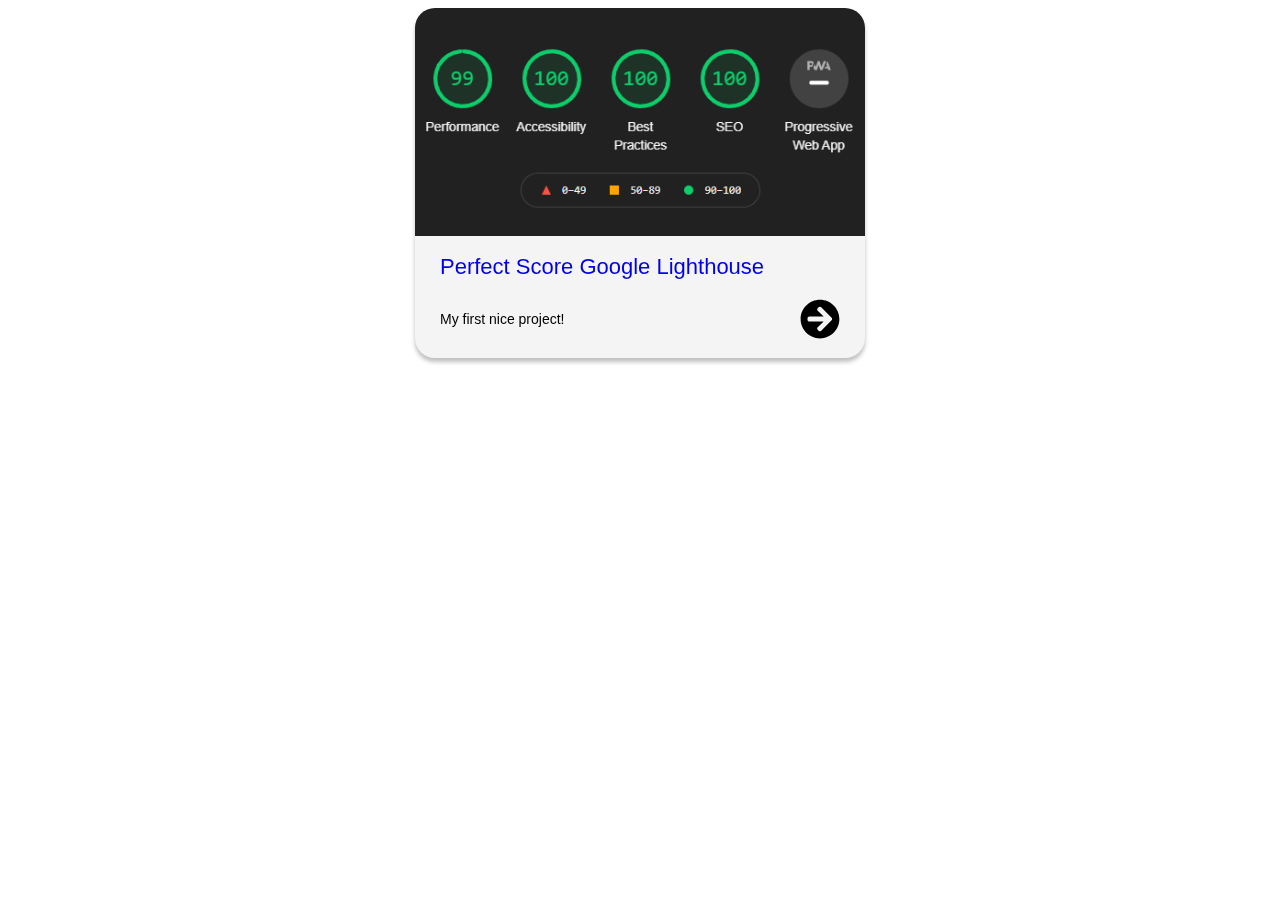
==== web-component/show-component.html @ c5db77de "Web component has already styles but it needs animations" ====
<!DOCTYPE html>
<html lang="en">
  <head>
    <meta charset="UTF-8" />
    <meta http-equiv="X-UA-Compatible" content="IE=edge" />
    <meta name="viewport" content="width=device-width, initial-scale=1.0" />
    <title>The fucking component</title>
  </head>
  <body>
    <project-card></project-card>
    <script type="module" src="project-card.js"></script>
  </body>
</html>
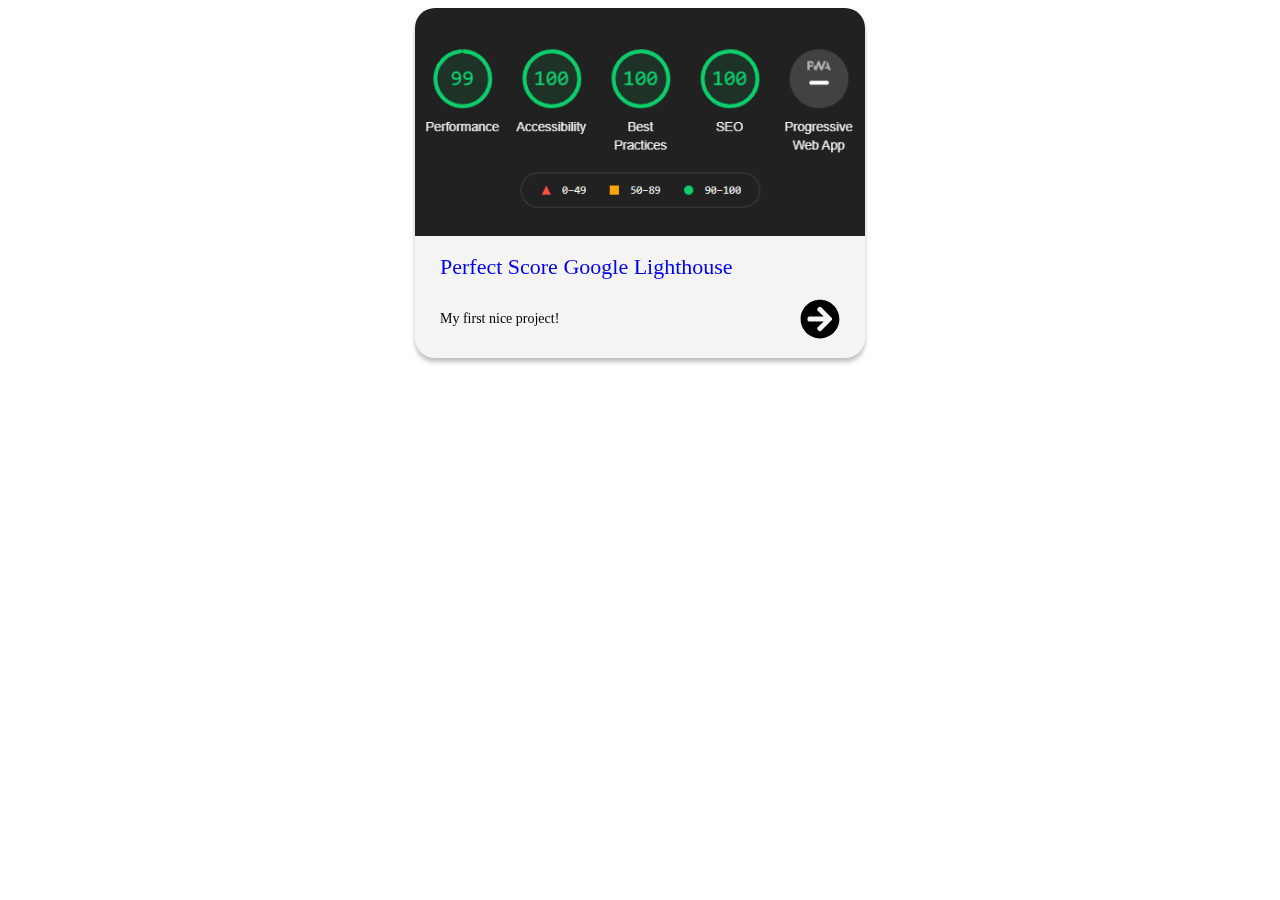
==== commit 2eb6cae0: "Animations are ready! I have to work on fonts and attributes" ====
--- a/web-component/show-component.html
+++ b/web-component/show-component.html
@@ -9,5 +9,8 @@
   <body>
     <project-card></project-card>
     <script type="module" src="project-card.js"></script>
+    <script>
+      let card = document.querySelector("project-card");
+    </script>
   </body>
 </html>
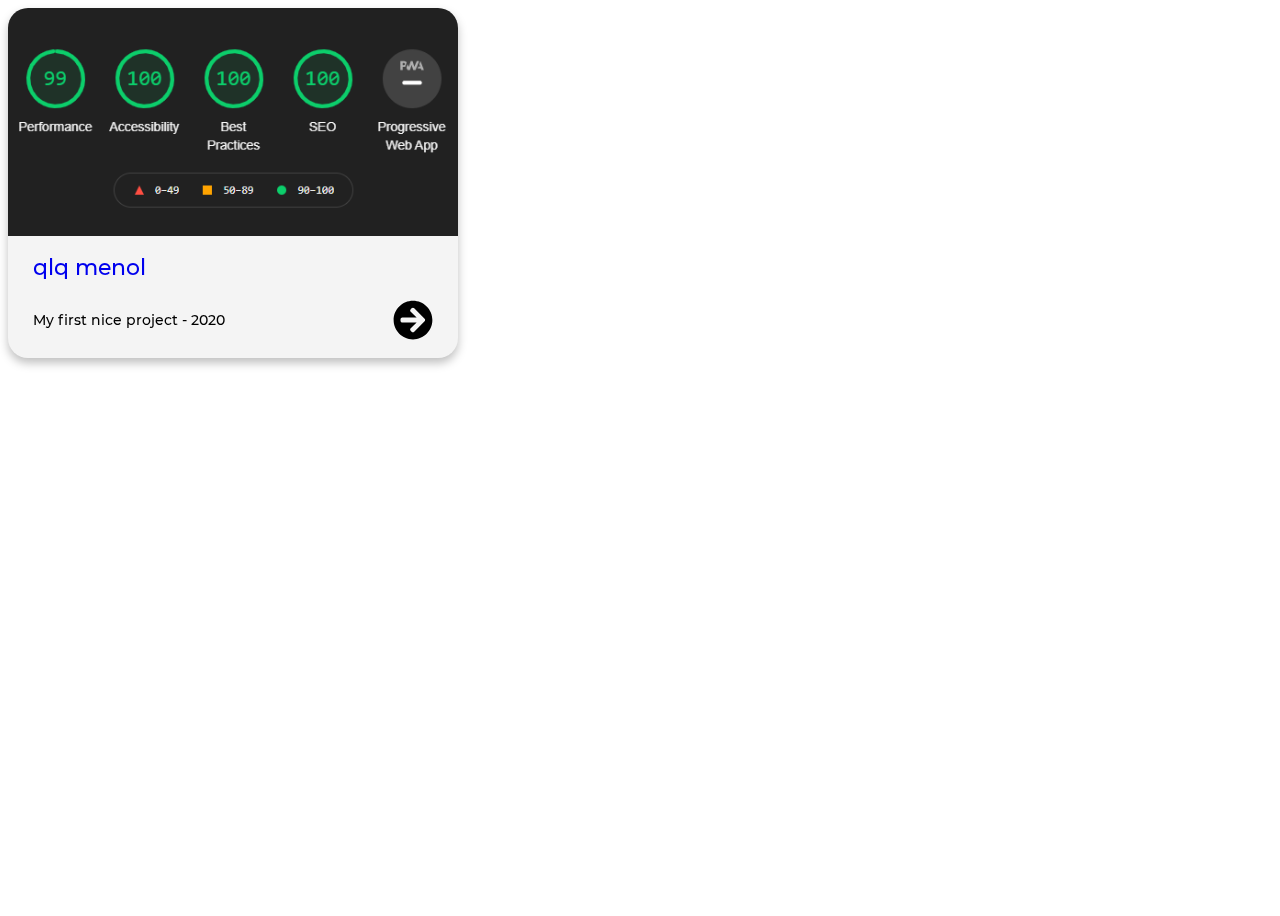
==== commit 0b11202c: "This component is ready baby!" ====
--- a/web-component/show-component.html
+++ b/web-component/show-component.html
@@ -6,8 +6,25 @@
     <meta name="viewport" content="width=device-width, initial-scale=1.0" />
     <title>The fucking component</title>
   </head>
+  <style>
+    @font-face {
+      font-family: "Montserrat";
+      src: url(../Montserrat/Montserrat-Medium.ttf);
+    }
+    body {
+      font-family: "Montserrat";
+      width: 100vw;
+      height: 100vh;
+    }
+  </style>
   <body>
-    <project-card></project-card>
+    <!--Use the attribute bgimage to fill the background-color of the image's container-->
+    <project-card
+      thename="qlq menol"
+      caption="My first nice project - 2020"
+      img="../perfect_score_mejiasasociados.png"
+      bgimg="#212121"
+    ></project-card>
     <script type="module" src="project-card.js"></script>
     <script>
       let card = document.querySelector("project-card");
